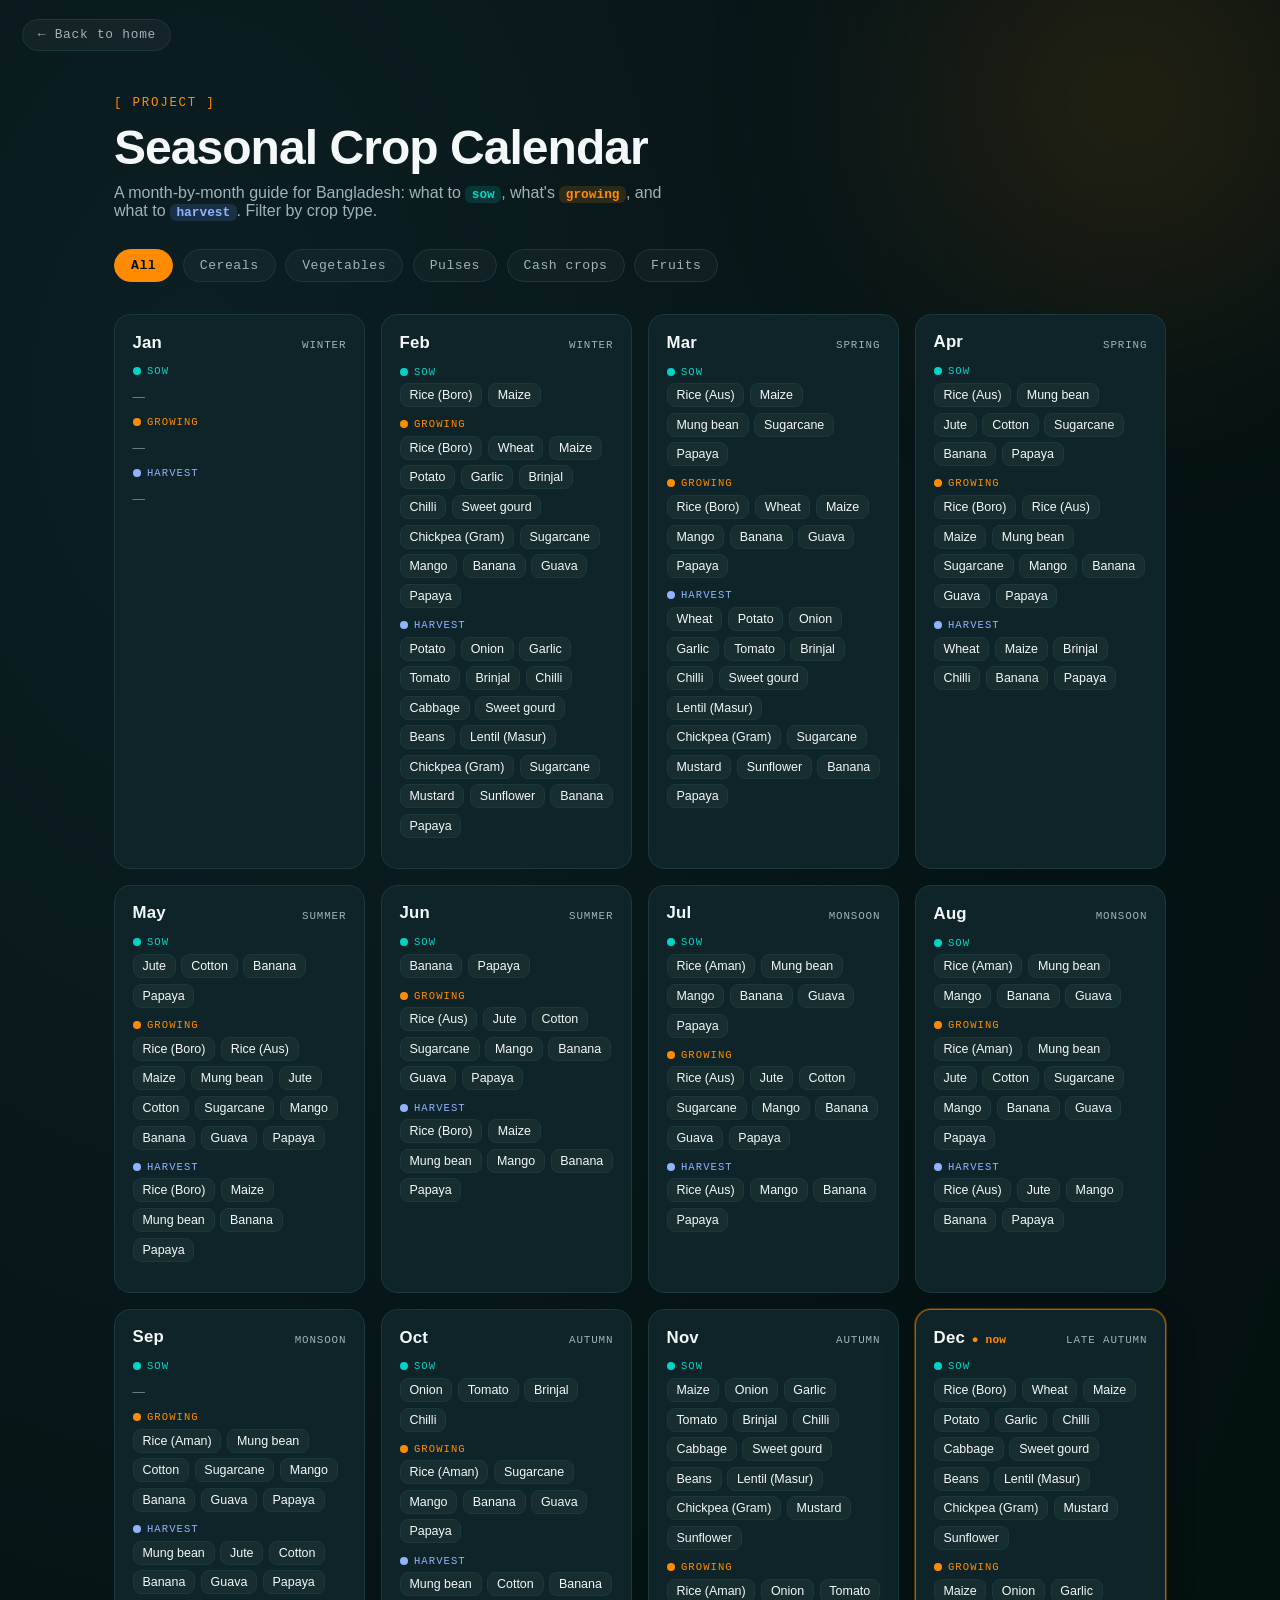
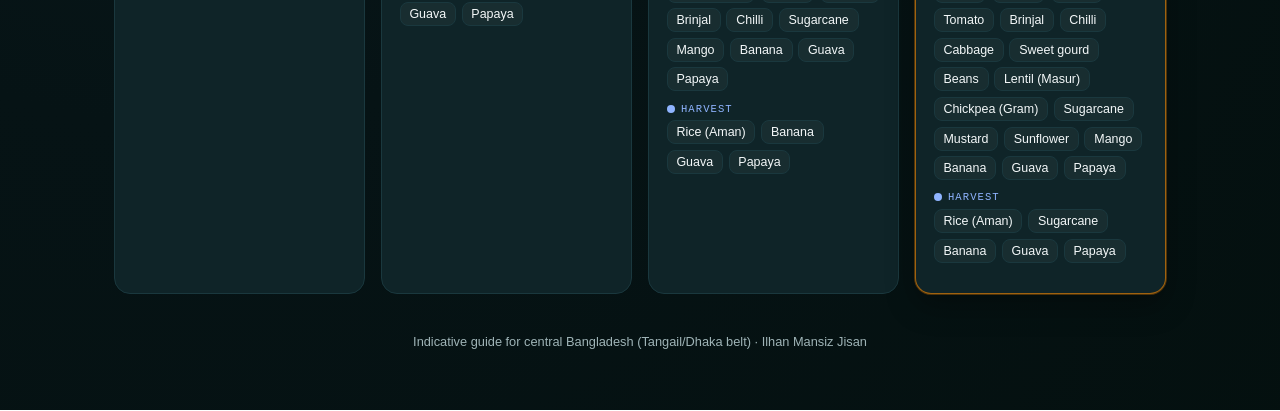
==== projects/calendar/index.html @ 272ef0dd "Add 3 agritech projects: crop price tracker, fertilizer calculator, seasonal calendar" ====
<!DOCTYPE html>
<html lang="en">
<head>
  <meta charset="UTF-8" />
  <meta name="viewport" content="width=device-width, initial-scale=1.0" />
  <meta name="description" content="Seasonal Crop Calendar — interactive guide to what to sow, grow and harvest each month in Bangladesh. A project by Ilhan Mansiz Jisan." />
  <meta name="theme-color" content="#0a181b" />
  <title>Seasonal Crop Calendar · Ilhan Mansiz Jisan</title>
  <link rel="icon" href="../../assets/favicon.svg" type="image/svg+xml" />
  <link rel="stylesheet" href="calendar.css" />
</head>
<body>
  <div class="bg-glow"></div>

  <a class="back-link" href="../../">← Back to home</a>

  <main class="cl-stage">
    <header class="cl-head">
      <p class="eyebrow">[ Project ]</p>
      <h1>Seasonal Crop Calendar</h1>
      <p class="lead">
        A month-by-month guide for Bangladesh: what to <span class="tag sow">sow</span>,
        what's <span class="tag grow">growing</span>, and what to
        <span class="tag harvest">harvest</span>. Filter by crop type.
      </p>
    </header>

    <section class="cl-filters" id="filters"></section>

    <section class="cl-months" id="months"></section>

    <p class="cl-foot">Indicative guide for central Bangladesh (Tangail/Dhaka belt) · Ilhan Mansiz Jisan</p>
  </main>

  <script src="calendar.js" defer></script>
</body>
</html>
---- projects/calendar/calendar.css ----
/* ============================================================
   Seasonal Crop Calendar — matches site theme
   ============================================================ */
:root {
  --bg: #0a181b;
  --bg-deep: #061315;
  --card: #0f2428;
  --card-border: #1a383e;
  --text: #f4f8f9;
  --text-dim: #9fb4b7;
  --accent: #ff8c00;
  --accent-2: #00d4c8;
}
*, *::before, *::after { box-sizing: border-box; }
body {
  margin: 0; min-height: 100vh;
  font-family: -apple-system, BlinkMacSystemFont, "Segoe UI", Roboto, "Helvetica Neue", Arial, sans-serif;
  background: radial-gradient(120% 120% at 15% 20%, #0c1f23 0%, var(--bg-deep) 55%, #04100f 100%);
  color: var(--text); overflow-x: hidden;
  -webkit-font-smoothing: antialiased;
}
.bg-glow {
  position: fixed; width: 600px; height: 600px; border-radius: 50%;
  filter: blur(120px); opacity: .2; z-index: 0;
  background: radial-gradient(circle, #ff8c00 0%, transparent 70%);
  top: -200px; right: -150px;
  animation: float 12s ease-in-out infinite alternate;
}
@keyframes float { 0% { transform: translate(0,0); } 100% { transform: translate(-80px,60px); } }

.back-link {
  position: fixed; top: 1.2rem; left: 1.4rem; z-index: 10;
  font-family: ui-monospace, monospace; font-size: .8rem; letter-spacing: .06em;
  color: var(--text-dim); text-decoration: none;
  padding: .45rem .9rem; border-radius: 999px;
  background: rgba(255,255,255,.04); border: 1px solid var(--card-border);
  transition: color .2s ease, border-color .2s ease, transform .2s ease;
}
.back-link:hover { color: var(--accent); border-color: rgba(255,140,0,.5); transform: translateX(-3px); }

.cl-stage {
  position: relative; z-index: 1;
  max-width: 1100px; margin: 0 auto; padding: 6rem 1.5rem 3rem;
}
.cl-head { margin-bottom: 1.8rem; }
.eyebrow {
  font-family: ui-monospace, monospace; font-size: .78rem; letter-spacing: .14em;
  text-transform: uppercase; color: var(--accent); margin: 0 0 .6rem;
}
.cl-head h1 { margin: 0 0 .6rem; font-size: clamp(2rem, 5vw, 3rem); letter-spacing: -.02em; }
.lead { color: var(--text-dim); max-width: 64ch; margin: 0; }
.tag {
  font-family: ui-monospace, monospace; font-size: .8em; padding: .1em .5em; border-radius: 6px;
  font-weight: 700;
}
.tag.sow { background: rgba(0,212,200,.15); color: var(--accent-2); }
.tag.grow { background: rgba(255,140,0,.15); color: var(--accent); }
.tag.harvest { background: rgba(91,141,239,.18); color: #8fb4ff; }

.cl-filters { display: flex; flex-wrap: wrap; gap: .6rem; margin-bottom: 2rem; }
.filter-btn {
  font-family: ui-monospace, monospace; font-size: .82rem; letter-spacing: .04em;
  color: var(--text-dim); background: rgba(255,255,255,.03);
  border: 1px solid var(--card-border); border-radius: 999px;
  padding: .5rem 1rem; cursor: pointer; transition: all .2s ease;
}
.filter-btn:hover { color: var(--text); border-color: rgba(0,212,200,.4); }
.filter-btn.active { color: #04100f; background: var(--accent); border-color: var(--accent); font-weight: 700; }

.cl-months {
  display: grid; grid-template-columns: repeat(4, 1fr); gap: 1rem;
}
.month-card {
  background: var(--card); border: 1px solid var(--card-border); border-radius: 16px;
  padding: 1.1rem 1.1rem 1.2rem; backdrop-filter: blur(8px); -webkit-backdrop-filter: blur(8px);
  transition: border-color .2s ease, transform .2s ease;
}
.month-card.now { border-color: rgba(255,140,0,.6); box-shadow: 0 0 0 1px rgba(255,140,0,.3), 0 12px 30px rgba(0,0,0,.3); }
.month-head { display: flex; align-items: baseline; justify-content: space-between; margin-bottom: .8rem; }
.month-name { font-size: 1.05rem; font-weight: 700; letter-spacing: .01em; }
.month-season { font-family: ui-monospace, monospace; font-size: .68rem; color: var(--text-dim); text-transform: uppercase; letter-spacing: .08em; }
.month-card.now .month-name::after {
  content: " ● now"; color: var(--accent); font-size: .7rem; font-family: ui-monospace, monospace;
}

.phase-group { margin-bottom: .7rem; }
.phase-label {
  font-family: ui-monospace, monospace; font-size: .66rem; letter-spacing: .1em; text-transform: uppercase;
  margin-bottom: .35rem; display: flex; align-items: center; gap: .4rem;
}
.phase-label.sow::before { content: ""; width: 8px; height: 8px; border-radius: 50%; background: var(--accent-2); }
.phase-label.grow::before { content: ""; width: 8px; height: 8px; border-radius: 50%; background: var(--accent); }
.phase-label.harvest::before { content: ""; width: 8px; height: 8px; border-radius: 50%; background: #8fb4ff; }
.phase-label.sow { color: var(--accent-2); }
.phase-label.grow { color: var(--accent); }
.phase-label.harvest { color: #8fb4ff; }

.crop-list { list-style: none; padding: 0; margin: 0; display: flex; flex-wrap: wrap; gap: .35rem; }
.crop-chip {
  font-size: .78rem; padding: .25rem .55rem; border-radius: 8px;
  background: rgba(255,255,255,.04); border: 1px solid var(--card-border); color: var(--text);
}
.crop-empty { font-size: .78rem; color: var(--text-dim); opacity: .7; }

.cl-foot { text-align: center; color: var(--text-dim); font-size: .8rem; margin-top: 2.5rem; }

@media (max-width: 900px) { .cl-months { grid-template-columns: repeat(2, 1fr); } }
@media (max-width: 520px) { .cl-months { grid-template-columns: 1fr; } }
@media (prefers-reduced-motion: reduce) {
  *, *::before, *::after { animation-duration: .01ms !important; animation-iteration-count: 1 !important; transition-duration: .01ms !important; }
}
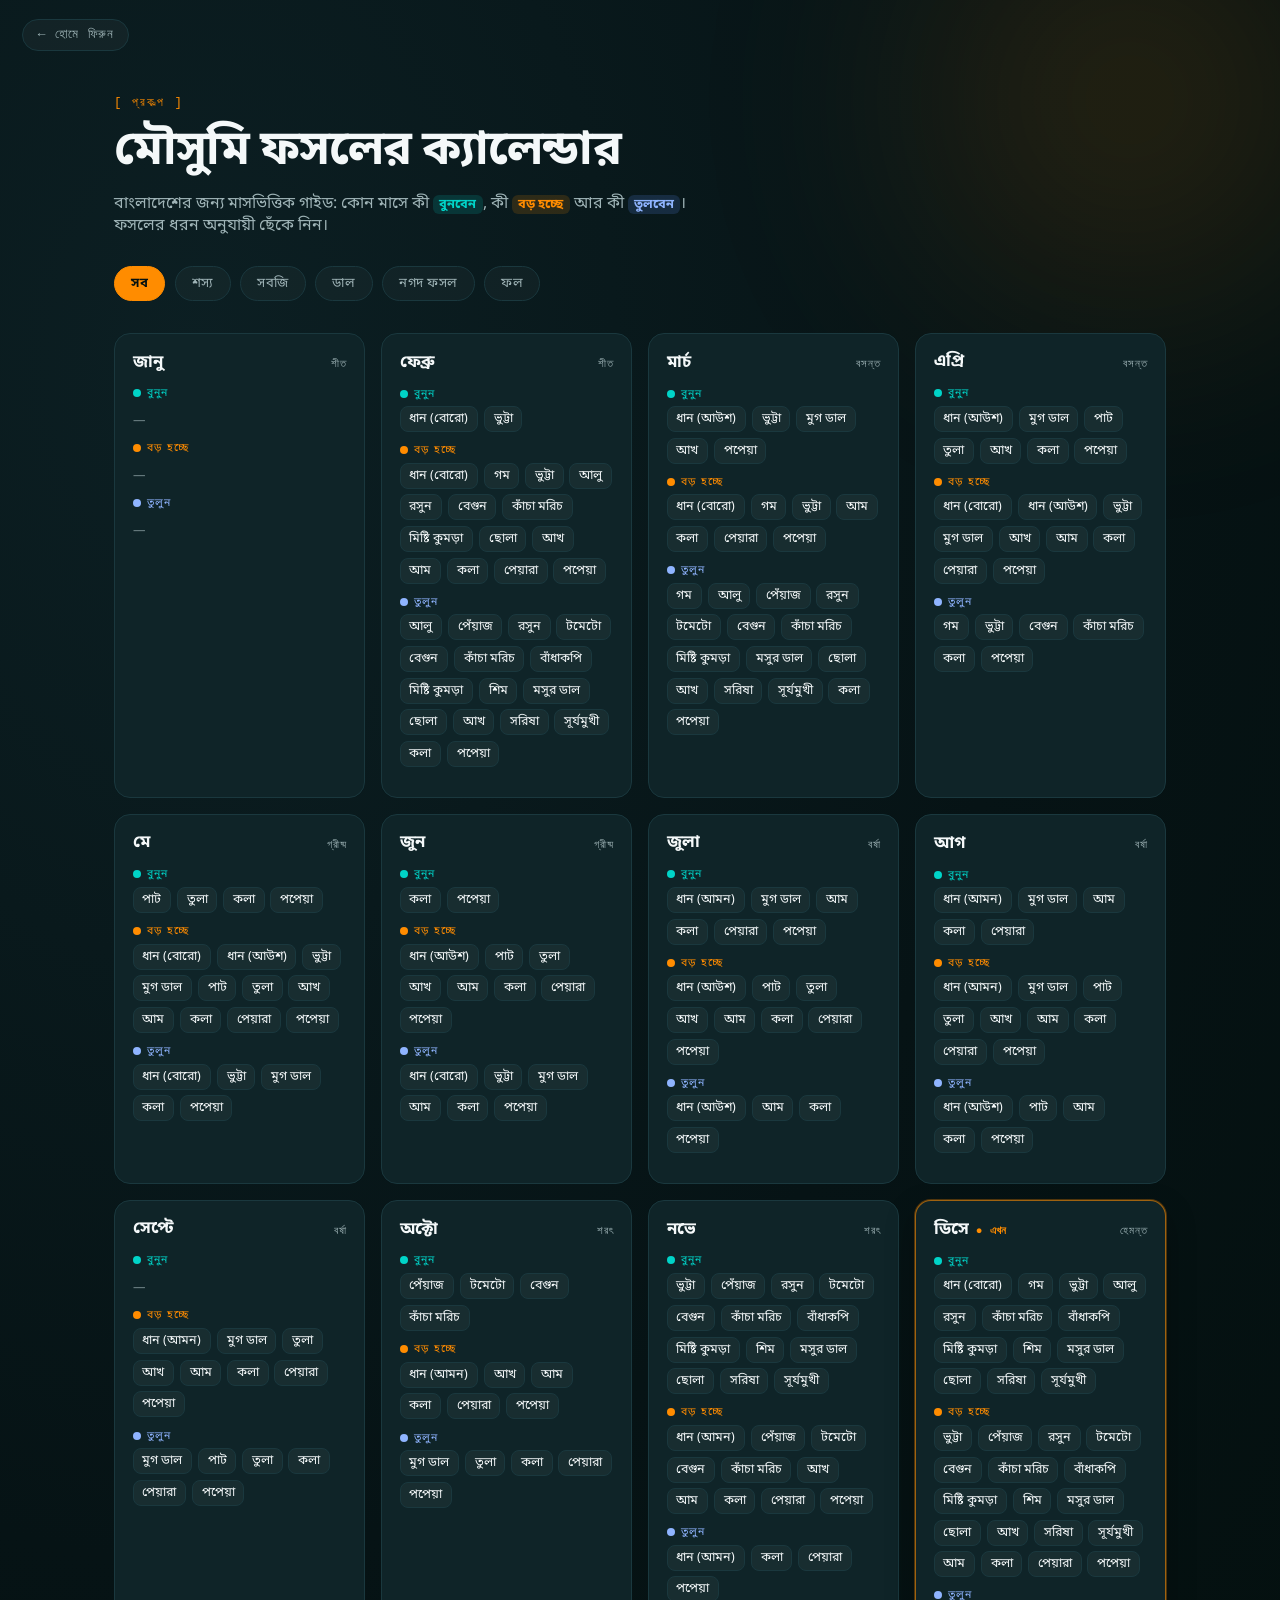
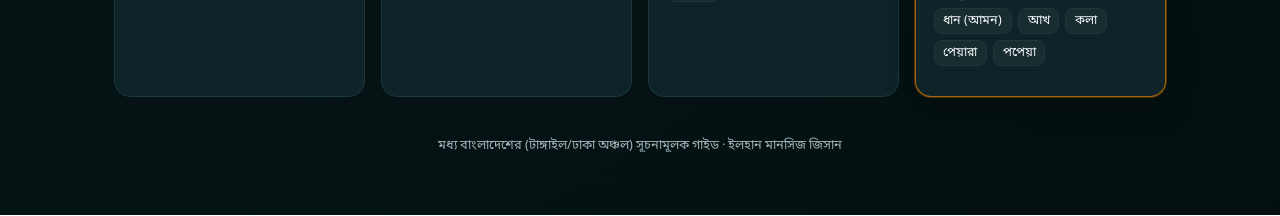
==== commit f61a5ebf: "Translate 3 agritech projects to Bangla (UI + data + homepage labels)" ====
--- a/projects/calendar/index.html
+++ b/projects/calendar/index.html
@@ -1,27 +1,30 @@
 <!DOCTYPE html>
-<html lang="en">
+<html lang="bn">
 <head>
   <meta charset="UTF-8" />
   <meta name="viewport" content="width=device-width, initial-scale=1.0" />
-  <meta name="description" content="Seasonal Crop Calendar — interactive guide to what to sow, grow and harvest each month in Bangladesh. A project by Ilhan Mansiz Jisan." />
+  <meta name="description" content="মৌসুমি ফসলের ক্যালেন্ডার — বাংলাদেশে মাসভিত্তিক বুনুন, বড় হওয়া ও তোলার গাইড। ইলহান মানসিজ জিসানের প্রকল্প।" />
   <meta name="theme-color" content="#0a181b" />
-  <title>Seasonal Crop Calendar · Ilhan Mansiz Jisan</title>
+  <title>মৌসুমি ফসলের ক্যালেন্ডার · ইলহান মানসিজ জিসান</title>
   <link rel="icon" href="../../assets/favicon.svg" type="image/svg+xml" />
+  <link rel="preconnect" href="https://fonts.googleapis.com">
+  <link rel="preconnect" href="https://fonts.gstatic.com" crossorigin>
+  <link href="https://fonts.googleapis.com/css2?family=Noto+Sans+Bengali:wght@400;700&display=swap" rel="stylesheet">
   <link rel="stylesheet" href="calendar.css" />
 </head>
 <body>
   <div class="bg-glow"></div>
 
-  <a class="back-link" href="../../">← Back to home</a>
+  <a class="back-link" href="../../">← হোমে ফিরুন</a>
 
   <main class="cl-stage">
     <header class="cl-head">
-      <p class="eyebrow">[ Project ]</p>
-      <h1>Seasonal Crop Calendar</h1>
+      <p class="eyebrow">[ প্রকল্প ]</p>
+      <h1>মৌসুমি ফসলের ক্যালেন্ডার</h1>
       <p class="lead">
-        A month-by-month guide for Bangladesh: what to <span class="tag sow">sow</span>,
-        what's <span class="tag grow">growing</span>, and what to
-        <span class="tag harvest">harvest</span>. Filter by crop type.
+        বাংলাদেশের জন্য মাসভিত্তিক গাইড: কোন মাসে কী <span class="tag sow">বুনবেন</span>,
+        কী <span class="tag grow">বড় হচ্ছে</span> আর কী <span class="tag harvest">তুলবেন</span>।
+        ফসলের ধরন অনুযায়ী ছেঁকে নিন।
       </p>
     </header>
 
@@ -29,7 +32,7 @@
 
     <section class="cl-months" id="months"></section>
 
-    <p class="cl-foot">Indicative guide for central Bangladesh (Tangail/Dhaka belt) · Ilhan Mansiz Jisan</p>
+    <p class="cl-foot">মধ্য বাংলাদেশের (টাঙ্গাইল/ঢাকা অঞ্চল) সূচনামূলক গাইড · ইলহান মানসিজ জিসান</p>
   </main>
 
   <script src="calendar.js" defer></script>
--- a/projects/calendar/calendar.css
+++ b/projects/calendar/calendar.css
@@ -1,5 +1,5 @@
 /* ============================================================
-   Seasonal Crop Calendar — matches site theme
+   মৌসুমি ফসলের ক্যালেন্ডার — সাইটের থিমের সাথে মেলে
    ============================================================ */
 :root {
   --bg: #0a181b;
@@ -14,7 +14,7 @@
 *, *::before, *::after { box-sizing: border-box; }
 body {
   margin: 0; min-height: 100vh;
-  font-family: -apple-system, BlinkMacSystemFont, "Segoe UI", Roboto, "Helvetica Neue", Arial, sans-serif;
+  font-family: "Noto Sans Bengali", -apple-system, BlinkMacSystemFont, "Segoe UI", Roboto, "Helvetica Neue", Arial, sans-serif;
   background: radial-gradient(120% 120% at 15% 20%, #0c1f23 0%, var(--bg-deep) 55%, #04100f 100%);
   color: var(--text); overflow-x: hidden;
   -webkit-font-smoothing: antialiased;
@@ -50,7 +50,7 @@
 .cl-head h1 { margin: 0 0 .6rem; font-size: clamp(2rem, 5vw, 3rem); letter-spacing: -.02em; }
 .lead { color: var(--text-dim); max-width: 64ch; margin: 0; }
 .tag {
-  font-family: ui-monospace, monospace; font-size: .8em; padding: .1em .5em; border-radius: 6px;
+  font-family: "Noto Sans Bengali", ui-monospace, monospace; font-size: .8em; padding: .1em .5em; border-radius: 6px;
   font-weight: 700;
 }
 .tag.sow { background: rgba(0,212,200,.15); color: var(--accent-2); }
@@ -59,7 +59,7 @@
 
 .cl-filters { display: flex; flex-wrap: wrap; gap: .6rem; margin-bottom: 2rem; }
 .filter-btn {
-  font-family: ui-monospace, monospace; font-size: .82rem; letter-spacing: .04em;
+  font-family: "Noto Sans Bengali", ui-monospace, monospace; font-size: .82rem; letter-spacing: .04em;
   color: var(--text-dim); background: rgba(255,255,255,.03);
   border: 1px solid var(--card-border); border-radius: 999px;
   padding: .5rem 1rem; cursor: pointer; transition: all .2s ease;
@@ -80,12 +80,12 @@
 .month-name { font-size: 1.05rem; font-weight: 700; letter-spacing: .01em; }
 .month-season { font-family: ui-monospace, monospace; font-size: .68rem; color: var(--text-dim); text-transform: uppercase; letter-spacing: .08em; }
 .month-card.now .month-name::after {
-  content: " ● now"; color: var(--accent); font-size: .7rem; font-family: ui-monospace, monospace;
+  content: " ● এখন"; color: var(--accent); font-size: .7rem; font-family: ui-monospace, monospace;
 }
 
 .phase-group { margin-bottom: .7rem; }
 .phase-label {
-  font-family: ui-monospace, monospace; font-size: .66rem; letter-spacing: .1em; text-transform: uppercase;
+  font-family: "Noto Sans Bengali", ui-monospace, monospace; font-size: .66rem; letter-spacing: .1em; text-transform: uppercase;
   margin-bottom: .35rem; display: flex; align-items: center; gap: .4rem;
 }
 .phase-label.sow::before { content: ""; width: 8px; height: 8px; border-radius: 50%; background: var(--accent-2); }
